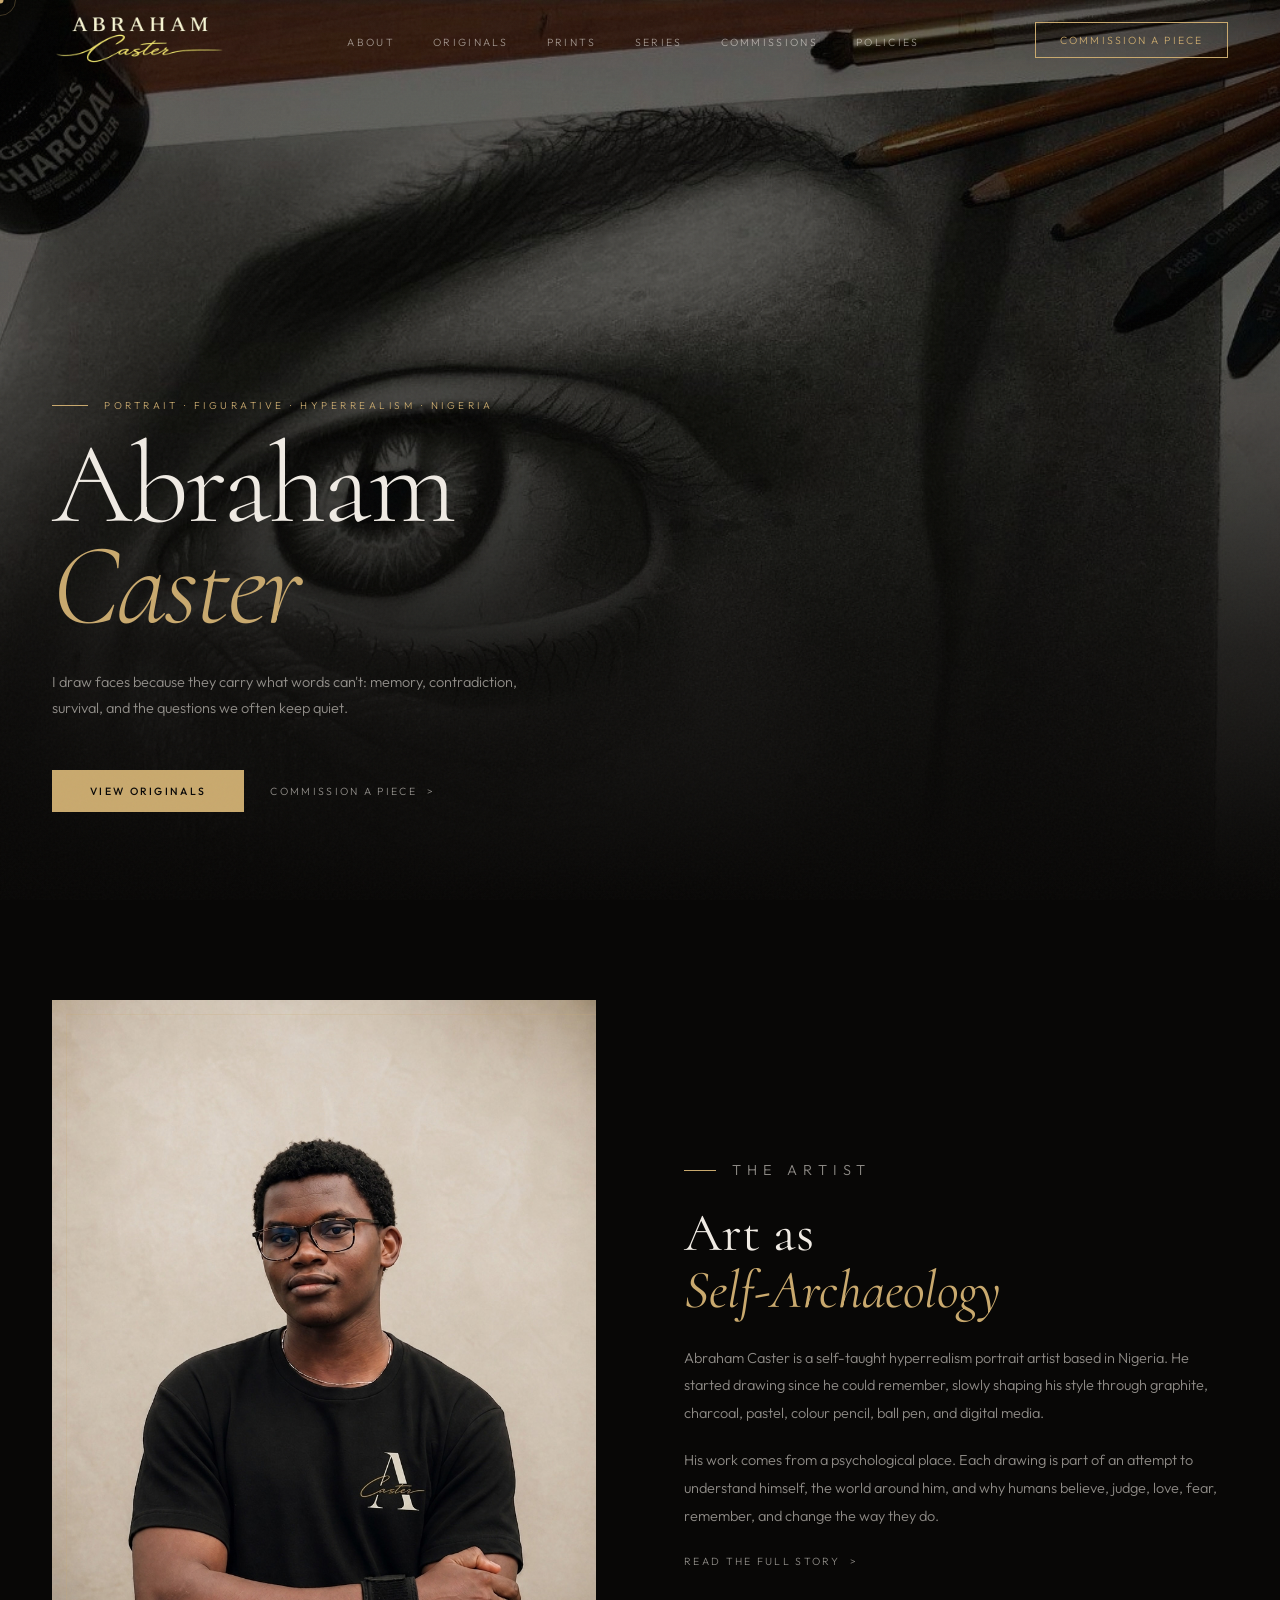
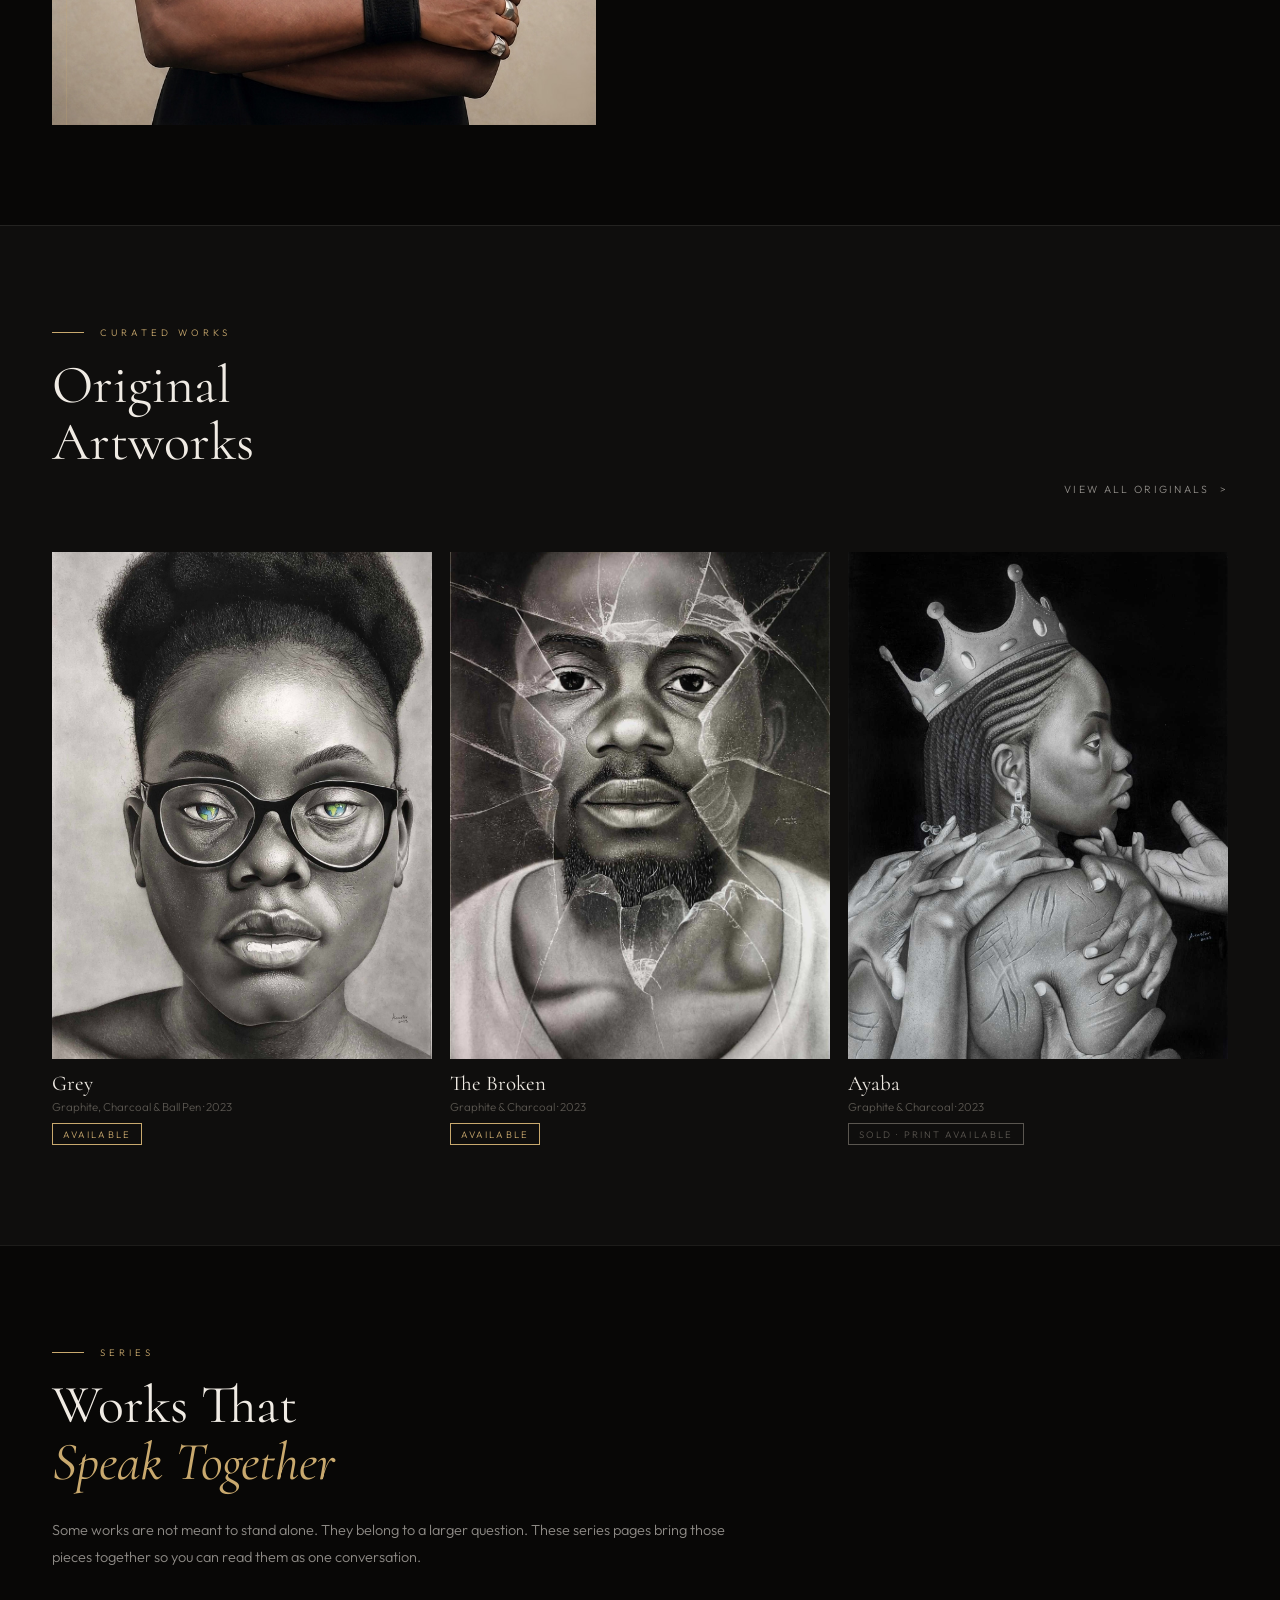
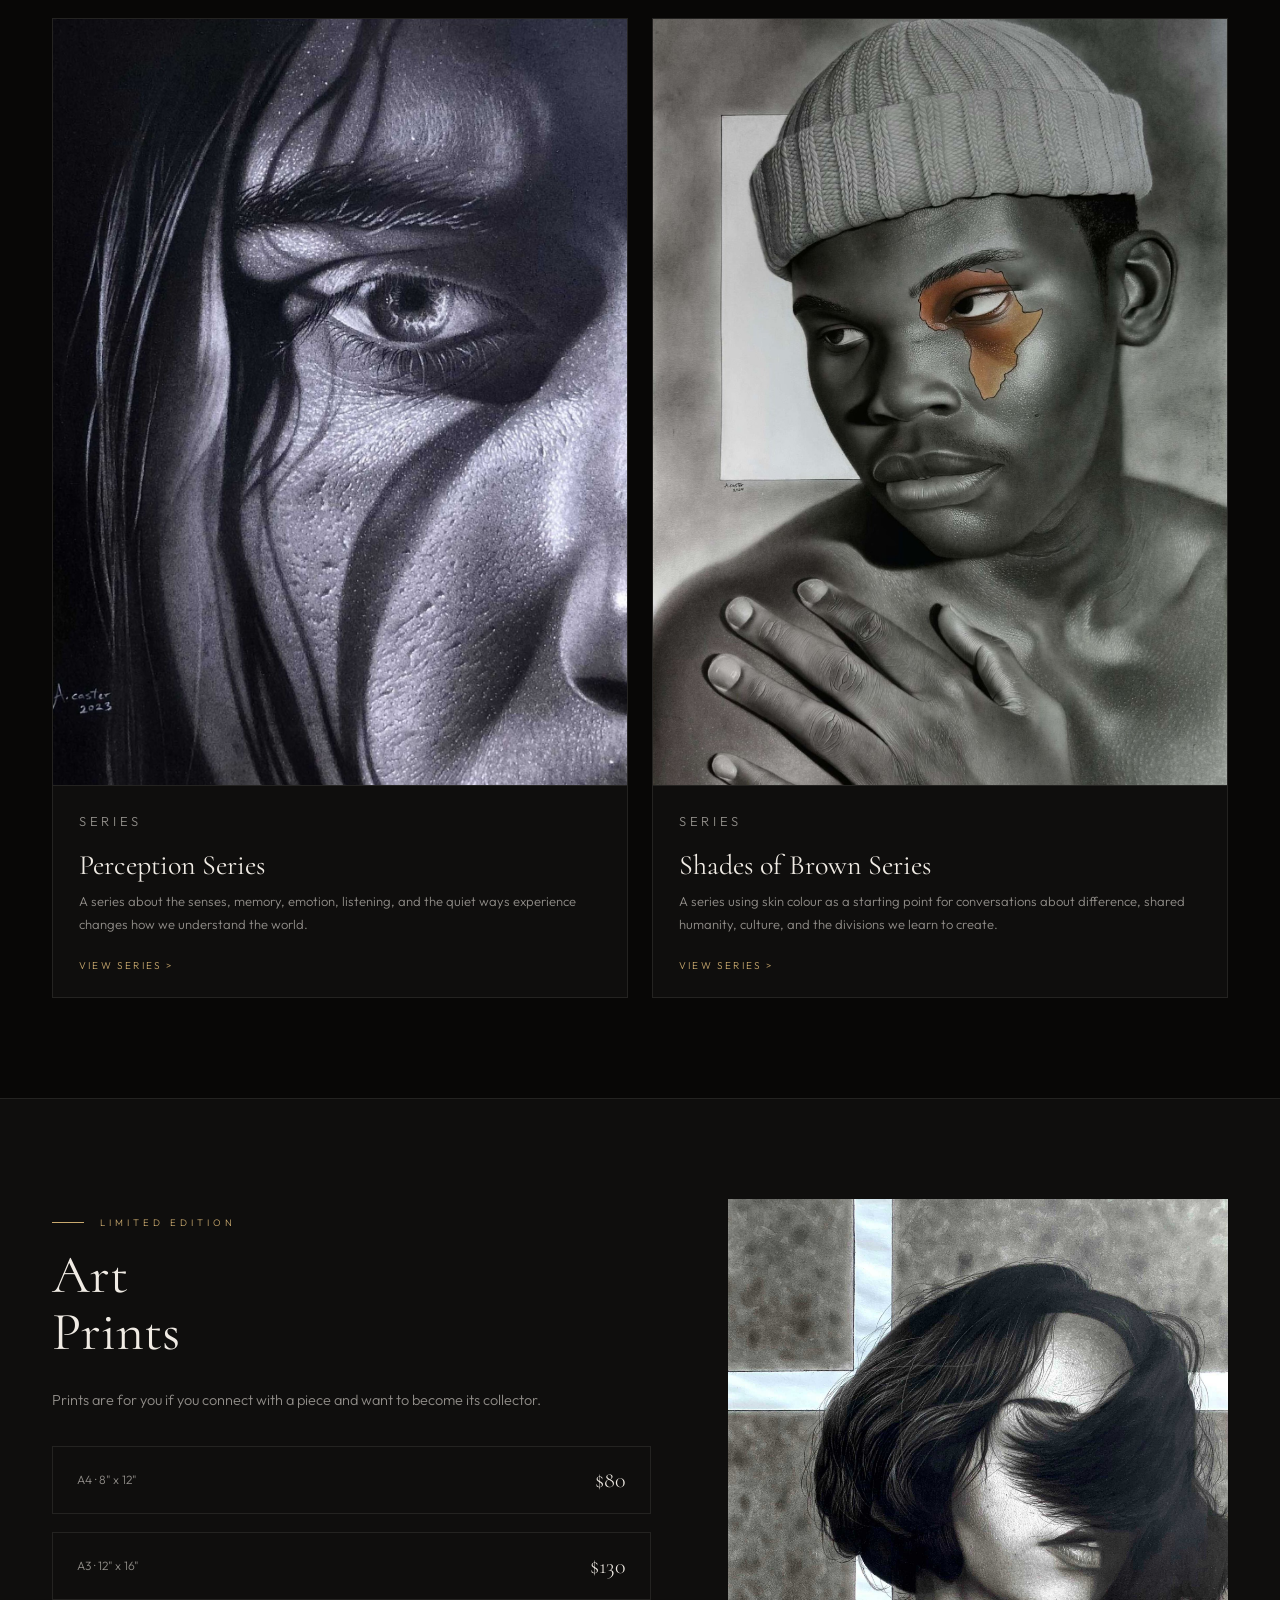
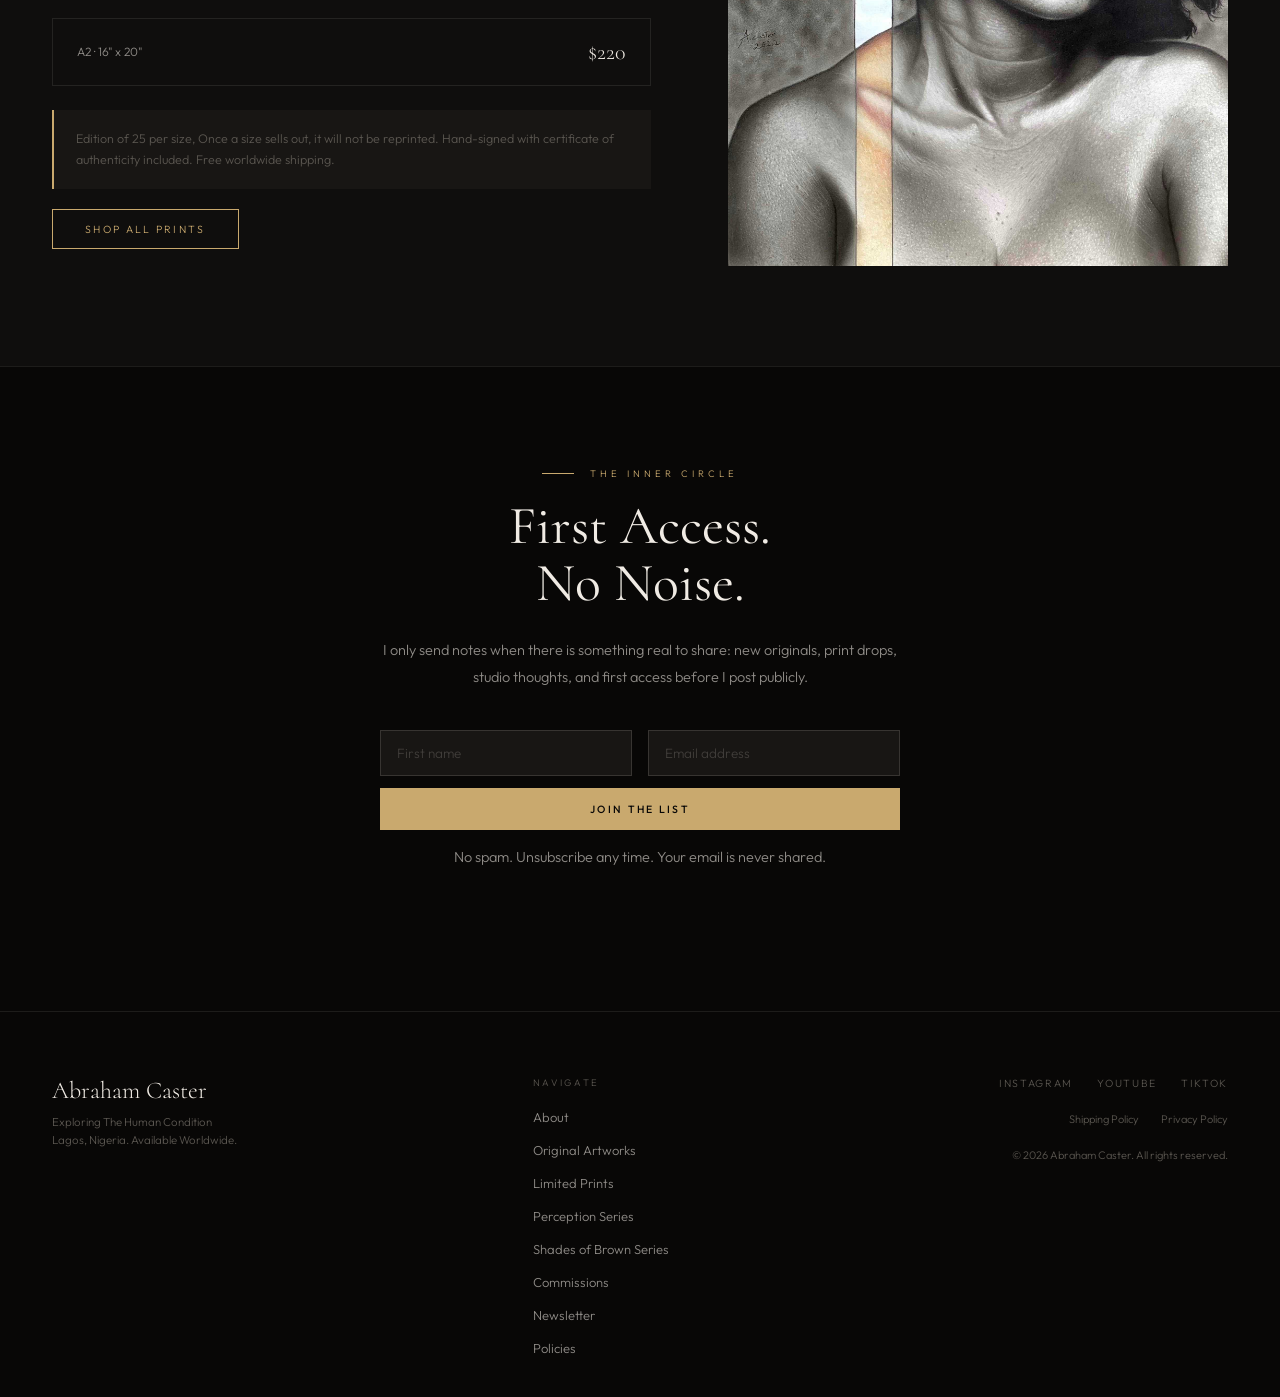
==== index.html @ 9f0fabc2 "Add files via upload" ====
<!DOCTYPE html>
<html lang="en">
<head>
  <meta charset="UTF-8">
  <meta name="viewport" content="width=device-width, initial-scale=1.0">
  <title>Abraham Caster | Portrait & Figurative Artist</title>
  <meta name="description" content="Self-taught Nigerian artist exploring the human condition through hyperrealism, portrait drawing, limited prints, originals, and commissions.">
  <link rel="preconnect" href="https://fonts.googleapis.com">
  <link rel="preconnect" href="https://fonts.gstatic.com" crossorigin>
  <link href="https://fonts.googleapis.com/css2?family=Cormorant:ital,wght@0,300;0,400;0,500;1,300;1,400&family=Outfit:wght@300;400;500&display=swap" rel="stylesheet">
  <link rel="stylesheet" href="styles.css">
  <style>
    #hero{height:100vh;position:relative;display:flex;align-items:flex-end;padding:0 52px 88px;overflow:hidden}
    .hero-bg{position:absolute;inset:0;background:linear-gradient(to bottom,rgba(8,7,6,.1) 0%,rgba(8,7,6,.05) 35%,rgba(8,7,6,.72) 72%,rgba(8,7,6,1) 100%);z-index:1}
    .hero-img{position:absolute;inset:0;object-fit:cover;object-position:center top;filter:grayscale(10%)}
    .hero-content{position:relative;z-index:2;max-width:860px;opacity:0;transform:translateY(28px);animation:heroIn 1.2s ease .3s forwards}
    @keyframes heroIn{to{opacity:1;transform:translateY(0)}}
    .hero-eyebrow{font-size:10px;letter-spacing:.35em;text-transform:uppercase;color:var(--gold);margin-bottom:22px;display:flex;align-items:center;gap:16px}
    .hero-eyebrow:before{content:'';display:inline-block;width:36px;height:1px;background:var(--gold)}
    .hero-title{font-family:var(--font-display);font-size:clamp(72px,9vw,136px);line-height:.88;font-weight:300;margin-bottom:32px;letter-spacing:-.02em}
    .hero-title em{font-style:italic;color:var(--gold)}
    .hero-sub{font-size:14.5px;color:var(--cream-dim);line-height:1.84;max-width:510px;margin-bottom:48px}
    .hero-actions{display:flex;gap:26px;align-items:center;flex-wrap:wrap}
    #about-teaser{display:grid;grid-template-columns:1fr 1fr;gap:88px;align-items:center}
    .about-img-wrap{aspect-ratio:3/4;overflow:hidden;position:relative}.about-img-wrap:after{content:'';position:absolute;inset:0;border:1px solid var(--gold-dim);transform:translate(14px,14px);pointer-events:none}
    .about-text p{font-size:14.5px;color:var(--cream-dim);line-height:1.9;margin-bottom:20px}.about-text strong{color:var(--cream);font-weight:400}
    #featured-works .works-header{display:flex;justify-content:space-between;align-items:flex-end;margin-bottom:56px}#featured-works .works-grid{display:grid;grid-template-columns:repeat(3,1fr);gap:18px}#featured-works .work-card-img{aspect-ratio:3/4}
    #series-teaser .series-grid{display:grid;grid-template-columns:repeat(2,1fr);gap:24px}
    #prints-teaser{display:grid;grid-template-columns:810px 1fr;gap:88px;align-items:center}.print-teaser-feature-img{width:500px;aspect-ratio:3/4;overflow:hidden}.print-teaser-mobile-img{display:none}.print-info-stack{display:flex;flex-direction:column;gap:18px}.print-info-row{padding:20px 24px;border:1px solid var(--border);display:flex;justify-content:space-between;align-items:center}.print-info-label{font-size:12px;color:var(--cream-dim)}.print-info-val{font-family:var(--font-display);font-size:22px}.prints-note{margin-top:24px;font-size:12.5px;color:var(--muted);line-height:1.75;padding:18px 22px;border-left:2px solid var(--gold);background:var(--surface-2)}
    @media(max-width:1100px){#hero{padding:0 32px 64px}#about-teaser,#prints-teaser{grid-template-columns:1fr;gap:52px}.about-img-wrap{max-width:400px}#featured-works .works-grid{grid-template-columns:1fr 1fr}}
@media(max-width:680px){
  #hero{padding:0 24px 56px}
  .hero-title{font-size:56px}
  #featured-works .works-grid,#series-teaser .series-grid{grid-template-columns:1fr}

  #prints-teaser .print-teaser-feature{
    display:none;
  }

  .print-teaser-mobile-img{
    display:block;
    aspect-ratio:3/4;
    overflow:hidden;
    margin:0 0 32px;
  }
}
  </style>

  <link rel="stylesheet" href="casterart-layout-fix.css">

</head>
<body data-page="home">
<div id="cursor"></div><div id="cursorRing"></div><div id="nav-placeholder"></div>

<div id="hero">
  <img src="assets/images/homebanner.jpg" alt="Fela by Abraham Caster" class="hero-img">
  <div class="hero-bg"></div>
  <div class="hero-content">
    <p class="hero-eyebrow">Portrait · Figurative · Hyperrealism · Nigeria</p>
    <h1 class="hero-title">Abraham<br><em>Caster</em></h1>
    <p class="hero-sub">I draw faces because they carry what words can't: memory, contradiction, survival, and the questions we often keep quiet.</p>
    <div class="hero-actions"><a href="originals.html" class="btn-primary">View Originals</a><a href="commissions.html" class="btn-ghost">Commission a Piece <span class="arrow">></span></a></div>
  </div>
</div>

<section id="about-teaser">
  <div class="about-img-wrap fade-in"><img src="assets/images/caster.jpg" alt="Abraham Caster"></div>
  <div class="about-text fade-in">
    <p class="section-label">The Artist</p>
    <h2 class="section-title">Art as<br><em>Self-Archaeology</em></h2>
    <p>Abraham Caster is a self-taught hyperrealism portrait artist based in Nigeria. He started drawing since he could remember, slowly shaping his style through graphite, charcoal, pastel, colour pencil, ball pen, and digital media.</p>
    <p>His work comes from a psychological place. Each drawing is part of an attempt to understand himself, the world around him, and why humans believe, judge, love, fear, remember, and change the way they do.</p>
    <a href="about.html" class="btn-ghost">Read the full story <span class="arrow">></span></a>
  </div>
</section>

<section id="featured-works" class="section-surface">
  <div class="works-header fade-in"><div><p class="section-label">Curated Works</p><h2 class="section-title">Original<br>Artworks</h2></div><a href="originals.html" class="btn-ghost">View all originals <span class="arrow">></span></a></div>
  <div class="works-grid" id="featuredGrid"></div>
</section>

<section id="series-teaser">
  <div class="fade-in" style="max-width:680px;margin-bottom:48px"><p class="section-label">Series</p><h2 class="section-title">Works That<br><em>Speak Together</em></h2><p style="font-size:14.5px;color:var(--cream-dim);line-height:1.88">Some works are not meant to stand alone. They belong to a larger question. These series pages bring those pieces together so you can read them as one conversation.</p></div>
  <div class="series-grid" id="homeSeriesGrid"></div>
</section>

<section id="prints-teaser" class="section-surface">
  <div class="fade-in">
    <p class="section-label">Limited Edition</p><h2 class="section-title">Art<br>Prints</h2>
  <p style="font-size:14.5px;color:var(--cream-dim);line-height:1.88;margin-bottom:32px">Prints are for you if you connect with a piece and want to become its collector.</p>

<div class="print-teaser-mobile-img">
  <img src="assets/images/serenity.jpg" alt="Serenity by Abraham Caster">
</div>

<div class="print-info-stack"><div class="print-info-row"><span class="print-info-label">A4 · 8" x 12"</span><span class="print-info-val">$80</span></div><div class="print-info-row"><span class="print-info-label">A3 · 12" x 16"</span><span class="print-info-val">$130</span></div><div class="print-info-row"><span class="print-info-label">A2 · 16" x 20"</span><span class="print-info-val">$220</span></div></div>
    <div class="prints-note">Edition of 25 per size, Once a size sells out, it will not be reprinted. Hand-signed with certificate of authenticity included. Free worldwide shipping.</div><br><a href="prints.html" class="btn-outline">Shop All Prints</a>
  </div>
  <div class="print-teaser-feature fade-in"><div class="print-teaser-feature-img"><img src="assets/images/serenity.jpg" data-fallback="https://casterart.com/assets/images/gallery10/6523b833_original.jpg" alt="Grey by Abraham Caster"></div></div>
</section>

<section>
  <div class="newsletter-wrap fade-in"><p class="section-label">The Inner Circle</p><div class="newsletter-inner"><h2 class="section-title">First Access.<br>No Noise.</h2><p>I only send notes when there is something real to share: new originals, print drops, studio thoughts, and first access before I post publicly.</p><div class="form-row" style="margin-bottom:12px"><div class="form-group"><input type="text" id="nl-name" placeholder="First name"></div><div class="form-group"><input type="email" id="nl-email" placeholder="Email address"></div></div><button class="btn-primary" style="width:100%;text-align:center;display:block" onclick="handleNewsletterSubmit('nl-name','nl-email')">Join the List</button><p class="newsletter-note">No spam. Unsubscribe any time. Your email is never shared.</p></div></div>
</section>

<div id="footer-placeholder"></div><div id="popup-placeholder"></div><div id="modal-placeholder"></div>
<script src="shared.js"></script>
<script>
document.addEventListener('DOMContentLoaded',()=>{
 const grid=document.getElementById('featuredGrid'); ARTWORKS.filter(a=>a.featured).slice(0,3).forEach(w=>grid.insertAdjacentHTML('beforeend', originalCardHTML(w))); setupFadeObserver(grid);
 const sg=document.getElementById('homeSeriesGrid'); SERIES.forEach(s=>sg.insertAdjacentHTML('beforeend', seriesCardHTML(s))); setupFadeObserver(sg);
});
</script>
</body>
</html>
---- styles.css ----
/* ===========================================
   ABRAHAM CASTER - Brand Design System
   =========================================== */

:root {
  --black:      #080706;
  --surface:    #0f0e0d;
  --surface-2:  #181614;
  --surface-3:  #211f1d;
  --cream:      #f0ebe4;
  --cream-dim:  rgba(240,235,228,0.58);
  --cream-ghost:rgba(240,235,228,0.07);
  --gold:       #c9a96e;
  --gold-light: #dfc08e;
  --gold-dim:   rgba(201,169,110,0.22);
  --gold-border:rgba(201,169,110,0.38);
  --muted:      #5a5650;
  --muted-2:    #403d3a;
  --border:     rgba(240,235,228,0.09);
  --border-md:  rgba(240,235,228,0.14);
  --border-strong:rgba(240,235,228,0.2);
  --font-display:'Cormorant', serif;
  --font-body:   'Outfit', sans-serif;
  --ease-out:   cubic-bezier(0.25, 0.46, 0.45, 0.94);
}

*, *::before, *::after { margin:0; padding:0; box-sizing:border-box; }
html { scroll-behavior:smooth; font-size:16px; }
body {
  background: var(--black);
  color: var(--cream);
  font-family: var(--font-body);
  font-weight: 300;
  overflow-x: hidden;
  cursor: none;
}
::selection { background:var(--gold); color:var(--black); }
img { display:block; width:100%; height:100%; object-fit:cover; }
a { color:inherit; text-decoration:none; }
button { cursor:pointer; }
input, textarea, select { font-family:var(--font-body); }

/* --- GRAIN OVERLAY --- */
body::after {
  content:'';
  position:fixed; top:0; left:0; width:100%; height:100%;
  opacity:0.03;
  background-image:url("data:image/svg+xml,%3Csvg viewBox='0 0 512 512' xmlns='http://www.w3.org/2000/svg'%3E%3Cfilter id='n'%3E%3CfeTurbulence type='fractalNoise' baseFrequency='0.75' numOctaves='4' stitchTiles='stitch'/%3E%3C/filter%3E%3Crect width='100%25' height='100%25' filter='url(%23n)'/%3E%3C/svg%3E");
  pointer-events:none; z-index:9990;
}

/* --- CUSTOM CURSOR --- */
#cursor {
  position:fixed; width:7px; height:7px;
  background:var(--gold); border-radius:50%;
  pointer-events:none; z-index:9999;
  transform:translate(-50%,-50%);
  transition:transform 0.06s;
}
#cursorRing {
  position:fixed; width:32px; height:32px;
  border:1px solid rgba(201,169,110,0.3);
  border-radius:50%;
  pointer-events:none; z-index:9998;
  transform:translate(-50%,-50%);
  transition:border-color 0.3s, transform 0.3s;
}
body:hover #cursor { opacity:1; }

/* --- TYPOGRAPHY --- */
h1,h2,h3,h4,h5 { font-family:var(--font-display); font-weight:400; line-height:1.05; }
.section-label {
  font-size:9.5px; letter-spacing:0.42em; text-transform:uppercase;
  color:var(--gold); margin-bottom:18px;
  display:flex; align-items:center; gap:16px;
}
.section-label::before {
  content:''; display:inline-block;
  width:32px; height:1px; background:var(--gold); flex-shrink:0;
}
.section-title {
  font-family:var(--font-display);
  font-size:clamp(36px,4.2vw,64px);
  font-weight:400; line-height:1.06; margin-bottom:26px;
}
.section-title em { font-style:italic; color:var(--gold); }

/* --- BUTTONS --- */
.btn-primary {
  display:inline-block; padding:14px 38px;
  background:var(--gold); color:var(--black);
  font-size:10.5px; letter-spacing:0.22em; text-transform:uppercase;
  font-weight:500; font-family:var(--font-body);
  border:none; transition:background 0.3s;
}
.btn-primary:hover { background:var(--cream); }
.btn-outline {
  display:inline-block; padding:12px 32px;
  background:transparent; color:var(--gold);
  font-size:10.5px; letter-spacing:0.22em; text-transform:uppercase;
  border:1px solid var(--gold); transition:all 0.3s;
}
.btn-outline:hover { background:var(--gold); color:var(--black); }
.btn-ghost {
  font-size:10.5px; letter-spacing:0.22em; text-transform:uppercase;
  color:var(--cream-dim); display:inline-flex; align-items:center;
  gap:10px; transition:color 0.3s; background:none; border:none; padding:0;
}
.btn-ghost .arrow { transition:transform 0.3s; }
.btn-ghost:hover { color:var(--cream); }
.btn-ghost:hover .arrow { transform:translateX(4px); }

/* --- NAVIGATION --- */
#mainNav {
  position:fixed; top:0; left:0; right:0; z-index:100;
  height:80px;
  padding:14px 52px;
  display:flex; align-items:center; justify-content:space-between;
  transition:height 0.4s, padding 0.4s, background 0.4s, border-color 0.4s;
  border-bottom:1px solid transparent;
  box-sizing:border-box;
}

#mainNav.scrolled {
  background:rgba(8,7,6,0.9);
  backdrop-filter:blur(18px); -webkit-backdrop-filter:blur(18px);
  height:80px;
  padding:10px 52px;
  border-bottom-color:var(--border);
}

.nav-logo {
  display:flex;
  align-items:center;
  flex-shrink:0;
  height:100%;
}

.nav-logo img {
  height:100%;
  max-height:64px;
  width:auto;
  display:block;
}

#mainNav.scrolled .nav-logo img {
  max-height:64px;
}
.nav-links { display:flex; gap:38px; list-style:none; }
.nav-links a {
  font-size:10.5px; letter-spacing:0.22em; text-transform:uppercase;
  color:var(--cream-dim); transition:color 0.3s; padding-bottom:2px;
  border-bottom:1px solid transparent; transition:color 0.3s, border-color 0.3s;
}
.nav-links a:hover, .nav-links a.active { color:var(--gold); border-bottom-color:var(--gold); }
.nav-dropdown {
  position: relative;
}

.nav-dropdown-menu {
  position: absolute;
  top: 100%;
  left: 0;
  min-width: 230px;
  background: rgba(15,14,13,0.96);
  border: 1px solid var(--border-md);
  padding: 14px 0;
  opacity: 0;
  pointer-events: none;
  transform: translateY(10px);
  transition: opacity 0.25s, transform 0.25s;
}

.nav-dropdown:hover .nav-dropdown-menu {
  opacity: 1;
  pointer-events: all;
  transform: translateY(0);
}

.nav-dropdown-menu a {
  display: block;
  padding: 12px 18px;
  border-bottom: none;
  white-space: nowrap;
}

.nav-dropdown-menu a:hover {
  background: var(--surface-2);
}
.nav-cta {
  font-size:10.5px; letter-spacing:0.2em; text-transform:uppercase;
  padding:10px 24px; border:1px solid var(--gold); color:var(--gold);
  transition:all 0.3s;
}
.nav-cta:hover { background:var(--gold); color:var(--black); }
.nav-hamburger {
  display:none; flex-direction:column; gap:5px;
  cursor:pointer; padding:6px; background:none; border:none;
}
.nav-hamburger span {
  display:block; width:22px; height:1px; background:var(--cream); transition:all 0.3s;
}

/* Mobile nav */
.mobile-nav {
  position:fixed; top:0; right:-100%; width:280px; height:100vh;
  background:var(--surface); border-left:1px solid var(--border);
  z-index:200; padding:80px 40px 40px;
  display:flex; flex-direction:column; gap:32px;
  transition:right 0.4s var(--ease-out);
}
.mobile-nav.open { right:0; }
.mobile-nav-close {
  position:absolute; top:22px; right:22px;
  background:none; border:none; color:var(--muted); font-size:20px; cursor:pointer;
}
.mobile-nav-links { list-style:none; display:flex; flex-direction:column; gap:22px; }
.mobile-nav-links a {
  font-size:12px; letter-spacing:0.2em; text-transform:uppercase; color:var(--cream-dim);
}
.mobile-overlay {
  position:fixed; inset:0; background:rgba(8,7,6,0.6);
  z-index:190; opacity:0; pointer-events:none; transition:opacity 0.4s;
}
.mobile-overlay.active { opacity:1; pointer-events:all; }

/* --- PAGE HERO --- */
.page-hero {
  padding:180px 52px 100px;
  border-bottom:1px solid var(--border);
  display:flex; flex-direction:column; justify-content:flex-end;
  position:relative; overflow:hidden;
}
.page-hero-bg {
  position:absolute; inset:0;
  background:linear-gradient(135deg, var(--surface) 0%, var(--black) 100%);
  z-index:0;
}
.page-hero-content { position:relative; z-index:1; max-width:760px; }
.page-hero .eyebrow { margin-bottom:20px; }
.page-hero h1 { font-size:clamp(52px,6vw,96px); margin-bottom:22px; }
.page-hero p { font-size:15px; color:var(--cream-dim); line-height:1.84; max-width:520px; }

/* --- SECTIONS --- */
section { padding:100px 52px; }
section + section { border-top:1px solid var(--border); }
.section-surface { background:var(--surface); }
.section-content { max-width:1400px; margin:0 auto; }

/* --- WORK CARDS (Originals gallery) --- */
.work-card {
  position:relative; overflow:hidden; cursor:pointer;
}
.work-card-img {
  overflow:hidden; background:var(--surface-2); position:relative;
}
.work-card-img img { transition:transform 0.85s var(--ease-out); }
.work-card:hover .work-card-img img { transform:scale(1.06); }
.work-card-overlay {
  position:absolute; inset:0;
  background:linear-gradient(to top, rgba(8,7,6,0.92) 0%, transparent 52%);
  opacity:0; transition:opacity 0.4s;
  display:flex; flex-direction:column; justify-content:flex-end; padding:26px;
}
.work-card:hover .work-card-overlay { opacity:1; }
.work-card-view { font-size:10px; letter-spacing:0.28em; text-transform:uppercase; color:var(--gold); }
.work-card-info { margin-top:14px; }
.work-card-title { font-family:var(--font-display); font-size:21px; margin-bottom:4px; }
.work-card-meta { font-size:11.5px; color:var(--muted); }
.work-card-badge {
  display:inline-block; font-size:9.5px; letter-spacing:0.22em; text-transform:uppercase;
  padding:4px 10px; border:1px solid var(--gold); color:var(--gold); margin-top:9px;
}
.work-card-badge.sold { border-color:var(--muted); color:var(--muted); }
.work-card-badge.new { border-color:var(--gold-light); color:var(--gold-light); }

/* --- PRINT CARDS --- */
.print-card {
  border:1px solid var(--border); overflow:hidden; transition:border-color 0.35s;
}
.print-card:hover { border-color:var(--gold-dim); }
.print-card-img { overflow:hidden; background:var(--surface-2); }
.print-card-img img { transition:transform 0.65s ease; }
.print-card:hover .print-card-img img { transform:scale(1.04); }
.print-card-body { padding:22px 26px; border-top:1px solid var(--border); }
.print-card-title { font-family:var(--font-display); font-size:22px; margin-bottom:4px; }
.print-card-edition { font-size:9.5px; color:var(--gold); letter-spacing:0.2em; text-transform:uppercase; margin-bottom:18px; }
.print-sizes { display:flex; flex-direction:column; margin-bottom:18px; }
.print-size-row {
  display:flex; justify-content:space-between; align-items:center;
  padding:10px 0; border-bottom:1px solid var(--border); font-size:12.5px;
  cursor:pointer; transition:background 0.2s;
}
.print-size-row:hover { color:var(--gold); }
.print-size-row.selected { color:var(--gold); }
.print-size-row.selected .print-size-label { color:var(--gold); }
.print-size-label { color:var(--cream-dim); }
.print-size-price { font-weight:400; }
.print-size-stock { font-size:9.5px; color:var(--muted); }
.btn-buy {
  display:block; width:100%; padding:13px; text-align:center;
  background:transparent; border:1px solid var(--gold); color:var(--gold);
  font-size:10.5px; letter-spacing:0.22em; text-transform:uppercase;
  font-family:var(--font-body); transition:all 0.3s;
}
.btn-buy:hover { background:var(--gold); color:var(--black); }

/* --- COMMISSION TIERS --- */
.tier-card {
  border:1px solid var(--border); padding:24px 30px;
  display:flex; justify-content:space-between; align-items:center;
  transition:border-color 0.3s, background 0.3s;
}
.tier-card:hover { border-color:var(--gold-border); background:var(--surface-2); }
.tier-name { font-family:var(--font-display); font-size:22px; }
.tier-desc { font-size:11.5px; color:var(--muted); margin-top:4px; }
.tier-price { font-family:var(--font-display); font-size:26px; color:var(--gold); }

/* --- FORMS --- */
.form-group { display:flex; flex-direction:column; gap:9px; }
.form-group label {
  font-size:9.5px; letter-spacing:0.2em; text-transform:uppercase; color:var(--muted);
}
.form-group input, .form-group textarea, .form-group select {
  background:var(--surface-2); border:1px solid var(--border-md);
  color:var(--cream); padding:13px 16px; font-size:13.5px;
  font-family:var(--font-body); font-weight:300;
  transition:border-color 0.3s; outline:none; resize:none; appearance:none;
}
.form-group input:focus, .form-group textarea:focus, .form-group select:focus {
  border-color:var(--gold);
}
.form-group input::placeholder, .form-group textarea::placeholder {
  color:var(--muted-2);
}
.form-group select option { background:var(--surface-2); color:var(--cream); }
.form-row { display:grid; grid-template-columns:1fr 1fr; gap:16px; }
.btn-submit {
  padding:15px 40px; background:var(--gold); color:var(--black);
  font-size:10.5px; letter-spacing:0.22em; text-transform:uppercase;
  font-weight:500; font-family:var(--font-body); border:none;
  transition:background 0.3s; align-self:flex-start; display:inline-block;
}
.btn-submit:hover { background:var(--cream); }

/* --- MODAL (artwork detail) --- */
.modal-overlay {
  position:fixed; inset:0; background:rgba(8,7,6,0.92);
  z-index:500; display:flex; align-items:center; justify-content:center;
  opacity:0; pointer-events:none; transition:opacity 0.4s;
  backdrop-filter:blur(12px); -webkit-backdrop-filter:blur(12px);
  padding:40px;
}
.modal-overlay.active { opacity:1; pointer-events:all; }
.modal {
  display:grid; grid-template-columns:1fr 1fr;
  max-width:980px; width:100%; max-height:90vh;
  border:1px solid var(--border-strong); background:var(--surface);
  transform:translateY(16px); transition:transform 0.4s var(--ease-out);
  position:relative;
}
.modal-overlay.active .modal { transform:translateY(0); }
.modal-img { min-height:500px; overflow:hidden; background:var(--surface-2); }
.modal-body {
  padding:48px; overflow-y:auto; display:flex; flex-direction:column;
  scrollbar-width:thin; scrollbar-color:var(--muted-2) transparent;
}
.modal-close {
  position:absolute; top:18px; right:18px;
  width:36px; height:36px; background:var(--surface-2);
  border:1px solid var(--border-md); color:var(--muted);
  font-size:18px; cursor:pointer; display:flex; align-items:center;
  justify-content:center; transition:all 0.3s; z-index:10;
  font-family:var(--font-body); line-height:1;
}
.modal-close:hover { border-color:var(--gold); color:var(--gold); }
.modal-eyebrow { font-size:9.5px; letter-spacing:0.35em; text-transform:uppercase; color:var(--gold); margin-bottom:14px; }
.modal-title { font-family:var(--font-display); font-size:44px; margin-bottom:8px; line-height:1; }
.modal-meta { font-size:12px; color:var(--muted); margin-bottom:30px; padding-bottom:30px; border-bottom:1px solid var(--border); }
.modal-statement { font-size:13.5px; color:var(--cream-dim); line-height:1.92; flex:1; margin-bottom:36px; white-space:pre-line; }
.modal-price { font-family:var(--font-display); font-size:32px; color:var(--gold); margin-bottom:4px; }
.modal-price-note { font-size:12px; color:var(--muted); margin-bottom:22px; }
.modal-cta {
  display:block; width:100%; padding:15px; text-align:center;
  background:var(--gold); color:var(--black);
  font-size:10.5px; letter-spacing:0.22em; text-transform:uppercase;
  font-weight:500; font-family:var(--font-body); border:none; cursor:pointer;
  transition:background 0.3s;
}
.modal-cta:hover { background:var(--cream); color:var(--black); }

/* --- NEWSLETTER POPUP --- */
.popup-overlay {
  position:fixed; inset:0; background:rgba(8,7,6,0.85);
  z-index:800; display:flex; align-items:center; justify-content:center;
  opacity:0; pointer-events:none; transition:opacity 0.5s;
  backdrop-filter:blur(10px); -webkit-backdrop-filter:blur(10px);
  padding:24px;
}
.popup-overlay.active { opacity:1; pointer-events:all; }
.popup {
  display:grid; grid-template-columns:1fr 1fr;
  max-width:820px; width:100%;
  border:1px solid var(--border-strong); background:var(--surface);
  transform:translateY(20px) scale(0.98);
  transition:transform 0.5s var(--ease-out);
  position:relative;
}
.popup-overlay.active .popup { transform:translateY(0) scale(1); }
.popup-img { overflow:hidden; background:var(--surface-2); min-height:420px; }
.popup-body { padding:48px 42px; display:flex; flex-direction:column; justify-content:center; }
.popup-close {
  position:absolute; top:16px; right:16px;
  width:32px; height:32px; background:var(--surface-2);
  border:1px solid var(--border); color:var(--muted);
  display:flex; align-items:center; justify-content:center;
  cursor:pointer; transition:all 0.3s; font-size:16px;
  font-family:var(--font-body); z-index:1;
}
.popup-close:hover { border-color:var(--gold); color:var(--gold); }
.popup-label { font-size:9px; letter-spacing:0.4em; text-transform:uppercase; color:var(--gold); margin-bottom:14px; display:flex; align-items:center; gap:12px; }
.popup-label::before { content:''; display:inline-block; width:22px; height:1px; background:var(--gold); }
.popup-title { font-family:var(--font-display); font-size:34px; margin-bottom:12px; line-height:1.08; }
.popup-sub { font-size:13px; color:var(--cream-dim); line-height:1.78; margin-bottom:30px; }
.popup-form { display:flex; flex-direction:column; gap:14px; }
.popup-form input {
  background:var(--surface-2); border:1px solid var(--border-md);
  color:var(--cream); padding:12px 15px; font-size:13px;
  font-family:var(--font-body); font-weight:300; outline:none;
  transition:border-color 0.3s;
}
.popup-form input:focus { border-color:var(--gold); }
.popup-form input::placeholder { color:var(--muted); }
.popup-submit {
  width:100%; padding:14px; background:var(--gold); color:var(--black);
  font-size:10px; letter-spacing:0.22em; text-transform:uppercase;
  font-weight:500; font-family:var(--font-body); border:none; cursor:pointer;
  transition:background 0.3s;
}
.popup-submit:hover { background:var(--cream); }
.popup-disclaimer { font-size:10.5px; color:var(--muted); margin-top:10px; text-align:center; }
.popup-success { text-align:center; display:none; }
.popup-success h3 { font-family:var(--font-display); font-size:28px; margin-bottom:10px; color:var(--gold); }
.popup-success p { font-size:13px; color:var(--cream-dim); line-height:1.7; }

/* --- FOOTER --- */
#siteFooter {
  padding:64px 52px 40px;
  border-top:1px solid var(--border);
  display:grid; grid-template-columns:1.2fr 0.8fr 1fr;
  align-items:start; gap:52px;
}
.footer-brand-name { font-family:var(--font-display); font-size:24px; margin-bottom:8px; }
.footer-tagline { font-size:11.5px; color:var(--muted); line-height:1.6; }
.footer-nav-title { font-size:9.5px; letter-spacing:0.28em; text-transform:uppercase; color:var(--muted); margin-bottom:18px; }
.footer-nav-links { list-style:none; display:flex; flex-direction:column; gap:13px; }
.footer-nav-links a { font-size:13px; color:var(--cream-dim); transition:color 0.3s; }
.footer-nav-links a:hover { color:var(--gold); }
.footer-right { display:flex; flex-direction:column; gap:22px; align-items:flex-end; }
.footer-social { display:flex; gap:24px; }
.footer-social a { font-size:10.5px; letter-spacing:0.16em; text-transform:uppercase; color:var(--muted); transition:color 0.3s; }
.footer-social a:hover { color:var(--gold); }
.footer-copy { font-size:11px; color:var(--muted); }
.footer-legal { display:flex; gap:22px; }
.footer-legal a { font-size:11px; color:var(--muted); transition:color 0.3s; }
.footer-legal a:hover { color:var(--cream-dim); }

/* --- ANIMATIONS --- */
.fade-in { opacity:0; transform:translateY(20px); transition:opacity 0.8s ease, transform 0.8s ease; }
.fade-in.visible { opacity:1; transform:translateY(0); }
@keyframes pulse {
  0%,100% { opacity:0.3; }
  50% { opacity:0.9; }
}

/* --- NOTIFICATION TOAST --- */
.toast {
  position:fixed; bottom:36px; left:50%; transform:translateX(-50%) translateY(20px);
  background:var(--surface-3); border:1px solid var(--border-md);
  color:var(--cream); padding:14px 28px; font-size:12.5px; z-index:9999;
  opacity:0; transition:all 0.4s; pointer-events:none; white-space:nowrap;
}
.toast.show { opacity:1; transform:translateX(-50%) translateY(0); }
.toast.success { border-color:var(--gold); }

/* --- POLICY PAGE --- */
.policy-content {
  max-width:780px; margin:0 auto;
}
.policy-content h2 {
  font-family:var(--font-display); font-size:32px; margin-bottom:16px; margin-top:52px;
  padding-top:52px; border-top:1px solid var(--border);
}
.policy-content h2:first-of-type { margin-top:0; padding-top:0; border-top:none; }
.policy-content h3 { font-family:var(--font-display); font-size:20px; margin:28px 0 12px; color:var(--cream-dim); }
.policy-content p { font-size:14.5px; color:var(--cream-dim); line-height:1.9; margin-bottom:16px; }
.policy-content ul { margin:12px 0 20px 0; padding-left:24px; }
.policy-content ul li { font-size:14.5px; color:var(--cream-dim); line-height:1.9; margin-bottom:8px; }
.policy-content a { color:var(--gold); border-bottom:1px solid var(--gold-dim); transition:border-color 0.3s; }
.policy-content a:hover { border-bottom-color:var(--gold); }
.policy-highlight {
  background:var(--surface-2); border-left:2px solid var(--gold);
  padding:20px 24px; margin:24px 0;
}
.policy-highlight p { margin:0; }

/* --- STAT BLOCKS --- */
.stats-row { display:grid; grid-template-columns:repeat(3,1fr); gap:36px; }
.stat-block { }
.stat-num { font-family:var(--font-display); font-size:52px; color:var(--gold); line-height:1; }
.stat-label { font-size:10px; letter-spacing:0.2em; text-transform:uppercase; color:var(--muted); margin-top:10px; }

/* --- NEWSLETTER SECTION --- */
.newsletter-wrap { text-align:center; }
.newsletter-wrap .section-label { justify-content:center; }
.newsletter-inner { max-width:520px; margin:0 auto; }
.newsletter-inner > p { font-size:14.5px; color:var(--cream-dim); line-height:1.84; margin-bottom:40px; }
.email-form { display:flex; }
.email-form input {
  flex:1; background:var(--surface-2); border:1px solid var(--border-md);
  border-right:none; color:var(--cream); padding:15px 18px;
  font-size:13.5px; font-family:var(--font-body); font-weight:300;
  outline:none; transition:border-color 0.3s;
}
.email-form input::placeholder { color:var(--muted); }
.email-form input:focus { border-color:var(--gold); }
.email-form button {
  background:var(--gold); color:var(--black); border:none;
  padding:15px 30px; font-size:10.5px; letter-spacing:0.22em;
  text-transform:uppercase; font-weight:500; font-family:var(--font-body);
  cursor:pointer; transition:background 0.3s; white-space:nowrap;
}
.email-form button:hover { background:var(--cream); }
.newsletter-note { font-size:11px; color:var(--muted); margin-top:14px; }

/* --- RESPONSIVE --- */
@media (max-width:1100px) {
  #mainNav { padding:20px 32px; }
  #mainNav.scrolled { padding:14px 32px; }
  .nav-links, .nav-cta { display:none; }
  .nav-hamburger { display:flex; }
  section { padding:80px 32px; }
  .page-hero { padding:160px 32px 80px; }
  #siteFooter { grid-template-columns:1fr 1fr; }
  .modal { grid-template-columns:1fr; }
  .modal-img { min-height:300px; }
  .popup { grid-template-columns:1fr; }
  .popup-img { display:none; }
}
@media (max-width:680px) {
  #mainNav { padding:16px 24px; }
  #mainNav.scrolled { padding:12px 24px; }
  section { padding:60px 24px; }
  .page-hero { padding:140px 24px 64px; }
  .form-row { grid-template-columns:1fr; }
  .email-form { flex-direction:column; }
  .email-form input { border-right:1px solid var(--border-md); border-bottom:none; }
  #siteFooter { grid-template-columns:1fr; }
  .footer-right { align-items:flex-start; }
  .stats-row { grid-template-columns:repeat(2,1fr); }
}

/* --- SERIES COLLECTION CARDS --- */
.series-card {
  display:block;
  border:1px solid var(--border);
  background:var(--surface);
  overflow:hidden;
  transition:border-color 0.35s, transform 0.35s;
}
.series-card:hover { border-color:var(--gold-border); transform:translateY(-2px); }
.series-card-img { aspect-ratio:3/4; background:var(--surface-2); overflow:hidden; }
.series-card-img img { transition:transform 0.75s var(--ease-out); }
.series-card:hover .series-card-img img { transform:scale(1.04); }
.series-card-body { padding:24px 26px; border-top:1px solid var(--border); }
.series-kicker { font-size:9.5px; letter-spacing:0.28em; text-transform:uppercase; color:var(--gold); margin-bottom:10px; }
.series-card h3 { font-family:var(--font-display); font-size:28px; margin-bottom:10px; }
.series-card p { font-size:13px; color:var(--cream-dim); line-height:1.75; margin-bottom:18px; }
.series-card span { font-size:10px; letter-spacing:0.22em; text-transform:uppercase; color:var(--gold); }
.series-hero-grid { display:grid; grid-template-columns:1fr 1fr; gap:72px; align-items:center; }
.series-hero-img { width:460px; aspect-ratio:3/4; overflow:hidden; background:var(--surface-2); }
.series-statement { white-space:pre-line; font-size:15px; color:var(--cream-dim); line-height:1.95; max-width:620px; }
.print-card-summary { font-size:12.5px; color:var(--cream-dim); line-height:1.7; margin-bottom:18px; }
.modal-actions { display:flex; flex-direction:column; gap:12px; }
.modal-secondary {
  display:block; width:100%; padding:14px; text-align:center;
  background:transparent; color:var(--gold); border:1px solid var(--gold);
  font-size:10.5px; letter-spacing:0.22em; text-transform:uppercase;
  font-weight:500; font-family:var(--font-body); transition:all 0.3s;
}
.modal-secondary:hover { background:var(--gold); color:var(--black); }
.form-help { font-size:11.5px; color:var(--muted); line-height:1.6; margin-top:6px; }
.form-group input[type="file"] { padding:11px 14px; }
.backend-note { background:var(--surface-2); border:1px solid var(--border); border-left:2px solid var(--gold); padding:20px 24px; margin-top:24px; }
.backend-note p { font-size:12.5px; color:var(--cream-dim); line-height:1.75; margin:0; }
@media(max-width:1100px){ .series-hero-grid{grid-template-columns:1fr;gap:42px}.series-hero-img{max-width:460px} }

/* --- SERIES COMMERCE GRID --- */
.series-commerce-grid {
  display:grid;
  grid-template-columns:1fr;
  gap:28px;
  max-width:1120px;
  margin:0;
  padding-right:140px;
}

.series-commerce-card {
  display:grid;
  grid-template-columns:380px 1fr;
  min-height:0;
  border:1px solid var(--border);
  background:var(--surface);
  overflow:hidden;
  transition:border-color 0.35s, transform 0.35s;
}

.series-commerce-card:hover {
  border-color:var(--gold-border);
  transform:translateY(-2px);
}

.series-commerce-img {
  height:560px;
  background:var(--surface-2);
  overflow:hidden;
}

.series-commerce-img img {
  width:100%;
  height:100%;
  object-fit:cover;
  transition:transform 0.75s var(--ease-out);
}

.series-commerce-card:hover .series-commerce-img img {
  transform:scale(1.04);
}

.series-commerce-body {
  padding:30px 34px;
  display:flex;
  flex-direction:column;
}

.series-commerce-kicker {
  font-size:9px;
  letter-spacing:0.28em;
  text-transform:uppercase;
  color:var(--gold);
  margin-bottom:10px;
}

.series-commerce-body h3 {
  font-family:var(--font-display);
  font-size:36px;
  margin-bottom:14px;
}

.series-commerce-text {
  font-size:13px;
  color:var(--cream-dim);
  line-height:1.75;
  white-space:pre-line;
  margin-bottom:22px;
}

.series-commerce-actions {
  margin-top:auto;
  display:flex;
  flex-direction:column;
  gap:12px;
  width:100%;
}

.series-commerce-actions .modal-cta,
.series-commerce-actions .btn-checkout {
  width:100%;
}

.series-commerce-print {
  display:flex;
  flex-direction:column;
  gap:10px;
  width:100%;
}

.series-commerce-print .size-selector {
  width:100%;
  margin-bottom:0;
}

.series-commerce-print .size-option {
  width:100%;
  padding:8px 12px;
}

.series-commerce-print .btn-checkout {
  width:100%;
}

@media(max-width:900px){
  .series-commerce-grid {
    max-width:none;
    width:100%;
    margin:0;
    padding-right:0;
  }

  .series-commerce-card {
    grid-template-columns:1fr;
  }

  .series-commerce-img {
    height:auto;
    min-height:0;
    aspect-ratio:3/4;
  }

  .series-commerce-body {
    padding:28px;
  }
}

/* --- PRINT CHECKOUT CONTROLS --- */
.size-selector { display:flex; flex-direction:column; margin-bottom:18px; }
.size-option { display:flex; justify-content:space-between; align-items:center; padding:10px 12px; border:1px solid var(--border); margin-bottom:-1px; cursor:pointer; transition:all 0.2s; font-size:12.5px; }
.size-option:hover { border-color:var(--gold-dim); z-index:1; background:var(--surface-3); }
.size-option.selected { border-color:var(--gold); background:var(--gold-dim); z-index:2; color:var(--gold); }
.size-option input[type="radio"] { display:none; }
.size-option-label { color:var(--cream-dim); font-size:12px; }
.size-option.selected .size-option-label { color:var(--gold); }
.size-option-price { font-weight:400; }
.payment-options { display:flex; flex-direction:column; gap:10px; }
.btn-checkout { display:block; width:100%; padding:12px; text-align:center; background:var(--gold); color:var(--black); font-size:10px; letter-spacing:0.22em; text-transform:uppercase; font-weight:500; font-family:var(--font-body); border:none; cursor:pointer; transition:background 0.3s; }
.btn-checkout:hover { background:var(--cream); }
.btn-naira { display:block; width:100%; padding:10px; text-align:center; background:transparent; border:1px solid var(--border-md); color:var(--muted); font-size:10px; letter-spacing:0.18em; text-transform:uppercase; font-family:var(--font-body); transition:all 0.3s; }
.btn-naira:hover { border-color:var(--gold-dim); color:var(--cream-dim); }

/* --- IMAGE FALLBACK SAFETY --- */
img.image-missing {
  display:block !important;
  background:linear-gradient(135deg, var(--surface-2), var(--surface-3));
  min-height:320px;
  object-fit:cover;
}
---- casterart-layout-fix.css ----
/* =====================================================
   Abraham Caster — Surgical Layout Fix
   Add this file AFTER styles.css on every page.
   It only targets the layout problems listed:
   - desktop home print teaser grid
   - mobile artwork modal scrolling
   - mobile series page alignment
   - mobile commission page alignment
   - desktop policy copy anchored left
   ===================================================== */

/* ---------- 1) HOME PRINT TEASER: desktop coherence ---------- */
@media (min-width:1101px){
  #prints-teaser{
    grid-template-columns:minmax(0, 1fr) minmax(360px, 500px) !important;
    gap:clamp(52px, 6vw, 88px) !important;
    align-items:center !important;
  }

  #prints-teaser > *{
    min-width:0 !important;
  }

  #prints-teaser .print-teaser-feature{
    justify-self:end !important;
    width:100% !important;
    max-width:500px !important;
  }

  #prints-teaser .print-teaser-feature-img{
    width:100% !important;
    max-width:500px !important;
    aspect-ratio:3/4 !important;
    overflow:hidden !important;
  }
}

/* ---------- 2) POLICY PAGE: desktop copy anchored left ---------- */
@media (min-width:681px){
  .policy-content{
    margin-left:0 !important;
    margin-right:auto !important;
  }
}

/* ---------- 3) MOBILE ARTWORK MODAL: make statement scroll/readable ---------- */
@media (max-width:680px){
  .modal-overlay.active{
    align-items:flex-start !important;
    justify-content:center !important;
    overflow-y:auto !important;
    -webkit-overflow-scrolling:touch !important;
    padding:72px 16px 24px !important;
  }

  .modal{
    width:100% !important;
    max-width:520px !important;
    max-height:none !important;
    grid-template-columns:1fr !important;
  }

  .modal-img{
    min-height:0 !important;
    height:auto !important;
    aspect-ratio:3/4 !important;
  }

  .modal-body{
    overflow:visible !important;
    max-height:none !important;
    padding:30px 22px 24px !important;
  }

  .modal-title{
    font-size:38px !important;
  }

  .modal-meta{
    margin-bottom:22px !important;
    padding-bottom:22px !important;
  }

  .modal-statement{
    flex:initial !important;
    margin-bottom:28px !important;
  }

  .modal-close{
    position:fixed !important;
    top:18px !important;
    right:18px !important;
  }
}

/* ---------- 4) SERIES PAGES: mobile alignment / spacing coherence ---------- */
.series-hero-grid,
.series-commerce-grid,
.series-commerce-card,
.series-commerce-body,
.series-commerce-actions,
.series-commerce-print,
.size-selector{
  min-width:0 !important;
}

.series-hero-img{
  width:100% !important;
  max-width:460px !important;
}

.series-commerce-grid{
  box-sizing:border-box !important;
}

@media (max-width:900px){
  .series-hero-grid{
    grid-template-columns:1fr !important;
    gap:38px !important;
    align-items:start !important;
  }

  .series-hero-img{
    width:100% !important;
    max-width:440px !important;
    justify-self:start !important;
  }

  .series-commerce-grid{
    width:100% !important;
    max-width:none !important;
    margin:0 !important;
    padding-right:0 !important;
    gap:28px !important;
  }

  .series-commerce-card{
    grid-template-columns:1fr !important;
    width:100% !important;
  }

  .series-commerce-img{
    width:100% !important;
    height:auto !important;
    min-height:0 !important;
    aspect-ratio:3/4 !important;
  }

  .series-commerce-body{
    padding:28px !important;
  }
}

@media (max-width:680px){
  .series-hero-grid{
    gap:30px !important;
  }

  .series-statement{
    font-size:14px !important;
    line-height:1.86 !important;
    max-width:none !important;
  }

  .series-commerce-body{
    padding:24px 20px !important;
  }

  .series-commerce-body h3{
    font-size:32px !important;
  }

  .series-commerce-text{
    font-size:13px !important;
    line-height:1.72 !important;
  }

  .series-commerce-actions .modal-cta,
  .series-commerce-actions .btn-checkout,
  .series-commerce-print .btn-checkout{
    width:100% !important;
  }

  .size-option{
    gap:12px !important;
  }
}

/* ---------- 5) COMMISSIONS PAGE: mobile alignment / no overflow ---------- */
.commission-grid,
.commission-form-panel,
.commission-form,
.tiers,
.tier-card,
.process-grid,
.process-step,
.youtube-panel{
  min-width:0 !important;
}

@media (max-width:900px){
  .commission-grid{
    grid-template-columns:1fr !important;
    gap:46px !important;
  }

  .commission-form-panel{
    width:100% !important;
    padding:34px 28px !important;
  }

  .process-grid{
    grid-template-columns:1fr 1fr !important;
  }
}

@media (max-width:680px){
  .commission-grid{
    gap:38px !important;
  }

  .commission-form-panel{
    padding:28px 20px !important;
  }

  .commission-form-panel h2{
    font-size:30px !important;
  }

  .tier-card{
    display:grid !important;
    grid-template-columns:1fr !important;
    gap:10px !important;
    align-items:start !important;
    padding:22px 20px !important;
  }

  .tier-price{
    font-size:24px !important;
  }

  .process-grid{
    grid-template-columns:1fr !important;
  }

  .process-step{
    min-height:0 !important;
    padding:26px 22px !important;
  }

  .yt-link{
    width:100% !important;
    justify-content:center !important;
    text-align:center !important;
    padding-left:22px !important;
    padding-right:22px !important;
  }
}
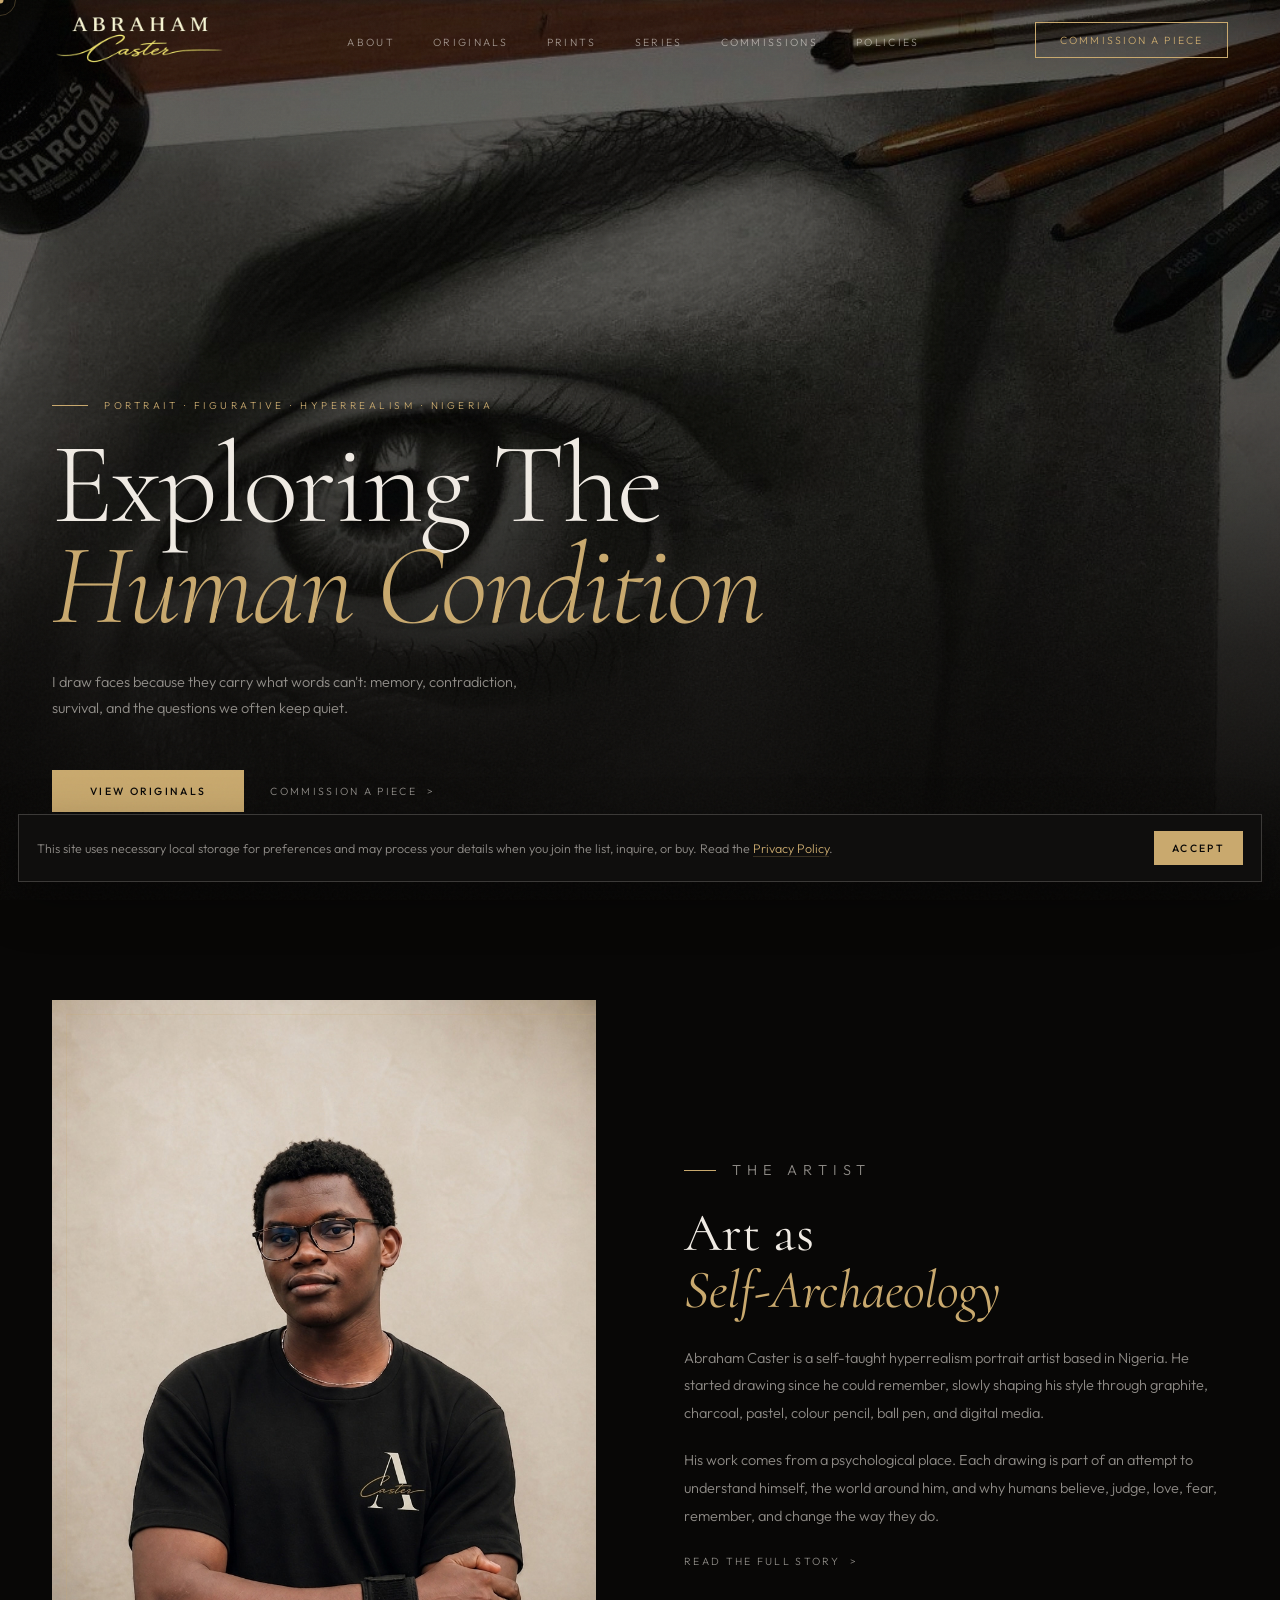
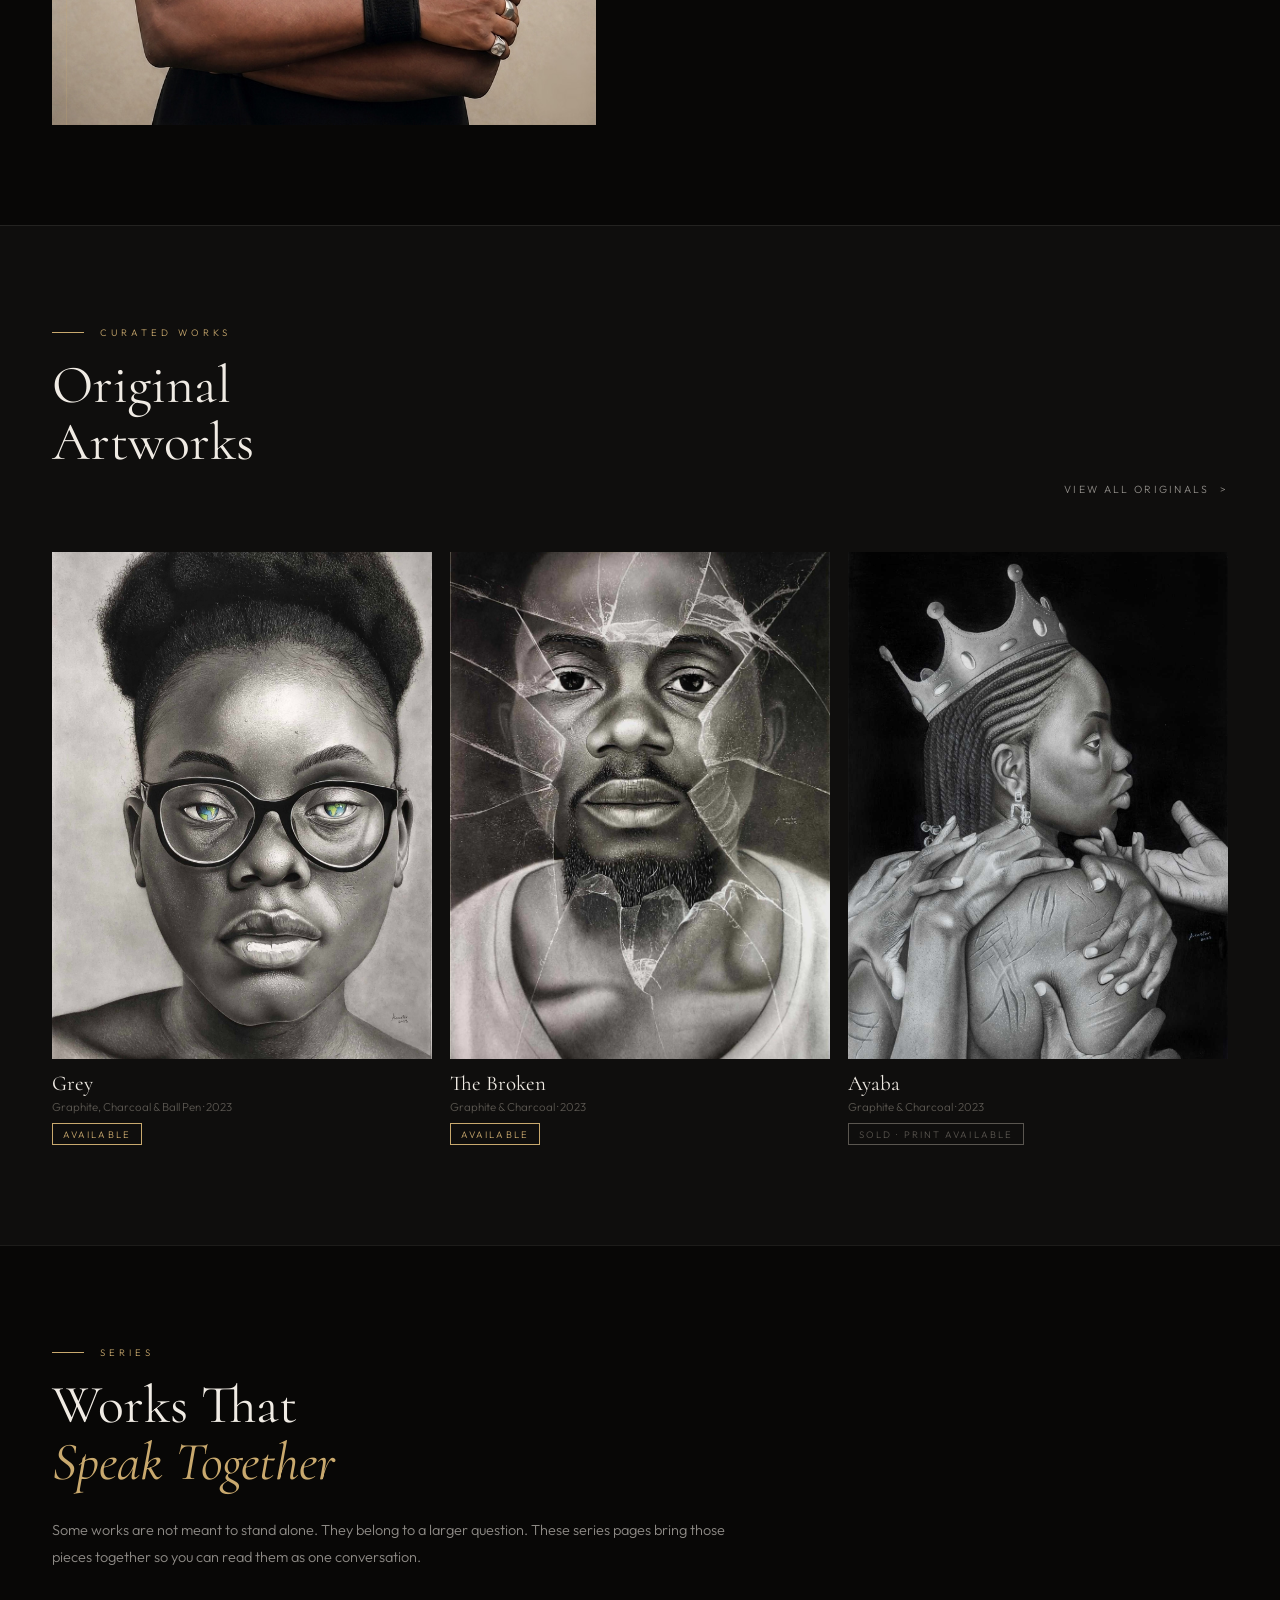
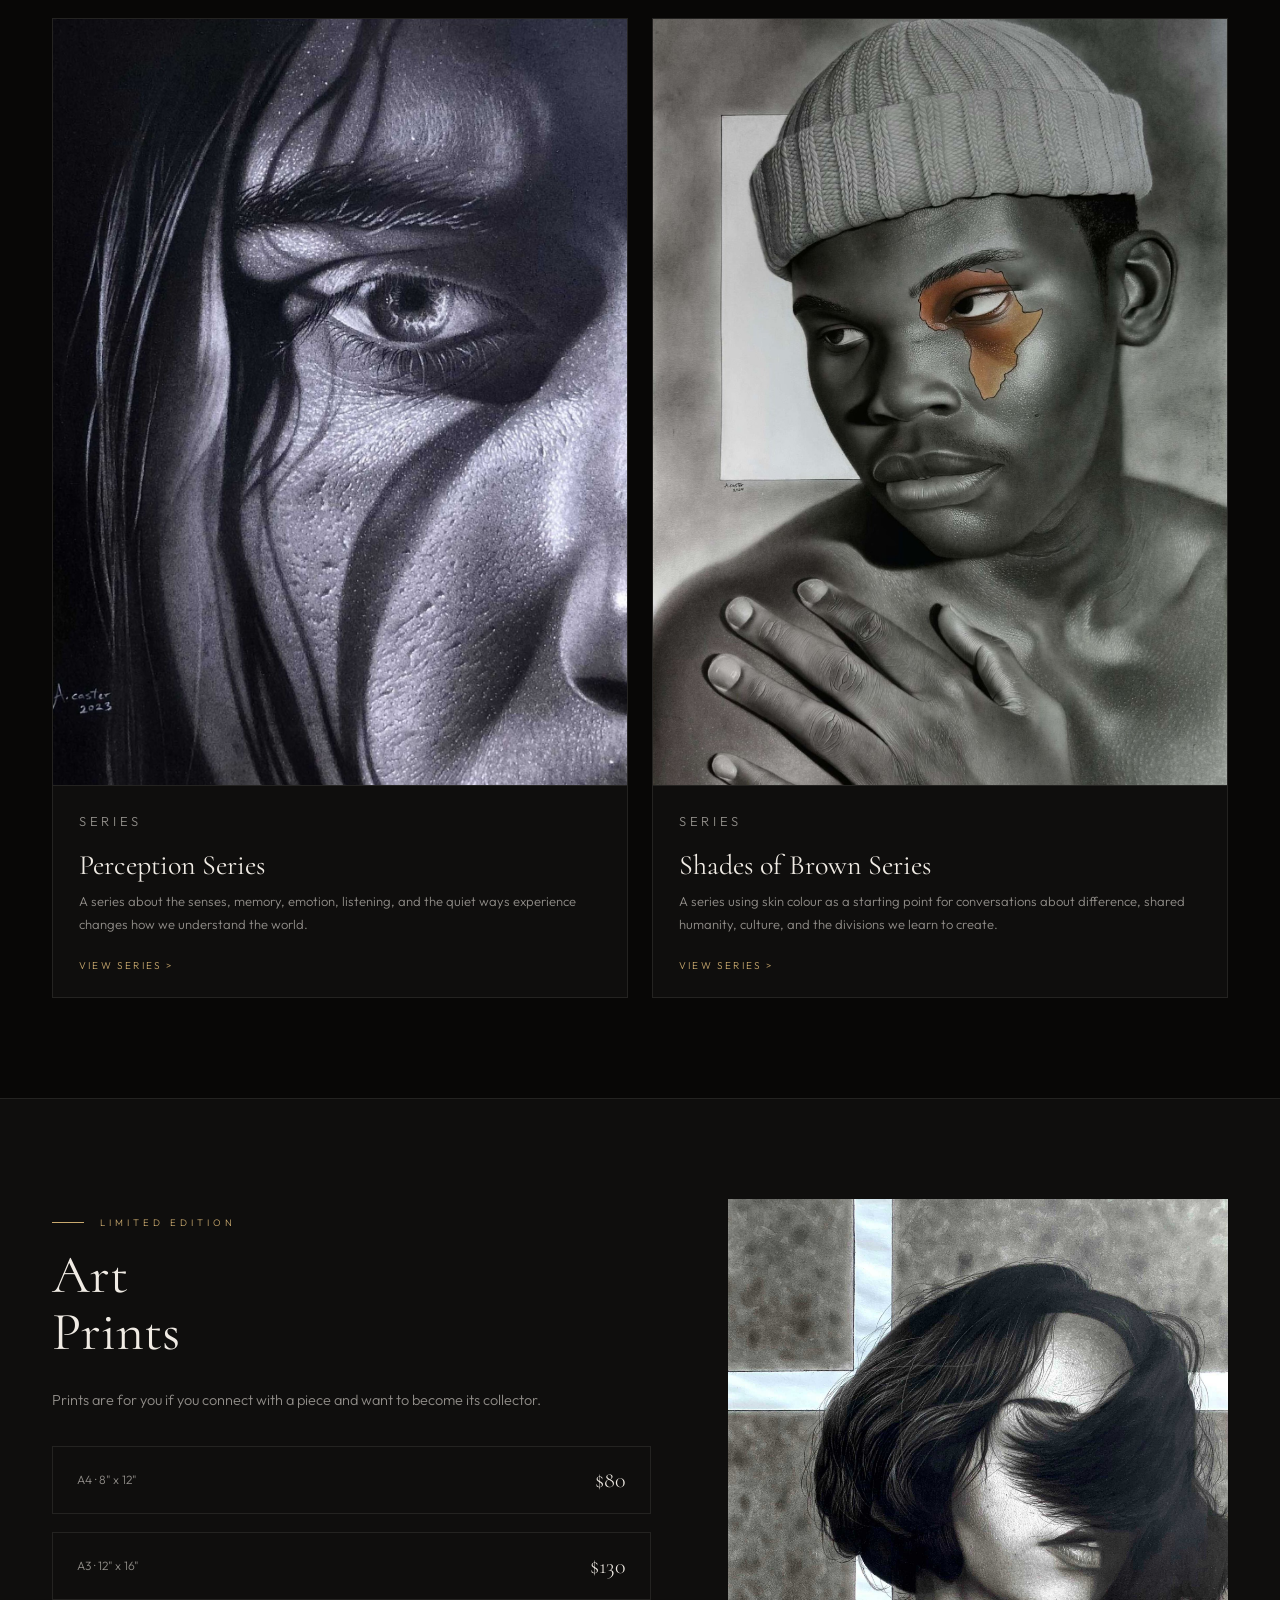
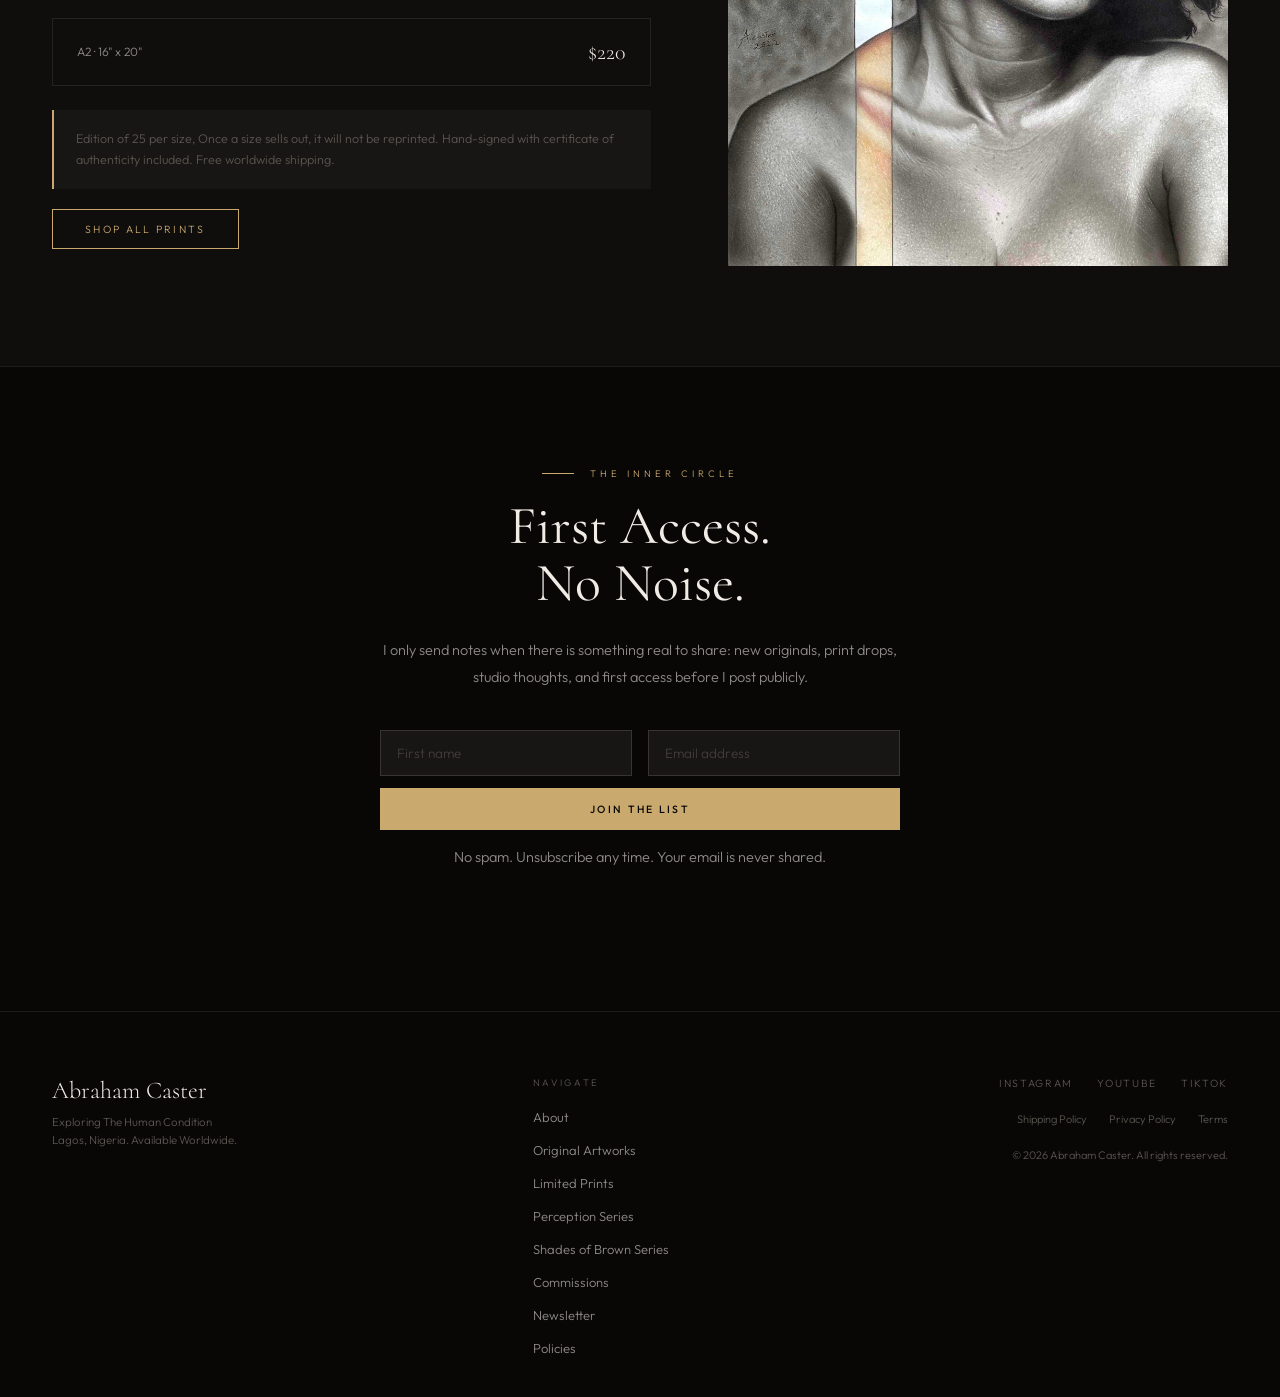
==== commit cf539ab4: "Add files via upload website security patch" ====
--- a/index.html
+++ b/index.html
@@ -57,7 +57,7 @@
   <div class="hero-bg"></div>
   <div class="hero-content">
     <p class="hero-eyebrow">Portrait · Figurative · Hyperrealism · Nigeria</p>
-    <h1 class="hero-title">Abraham<br><em>Caster</em></h1>
+    <h1 class="hero-title">Exploring The<br><em>Human Condition</em></h1>
     <p class="hero-sub">I draw faces because they carry what words can't: memory, contradiction, survival, and the questions we often keep quiet.</p>
     <div class="hero-actions"><a href="originals.html" class="btn-primary">View Originals</a><a href="commissions.html" class="btn-ghost">Commission a Piece <span class="arrow">></span></a></div>
   </div>
